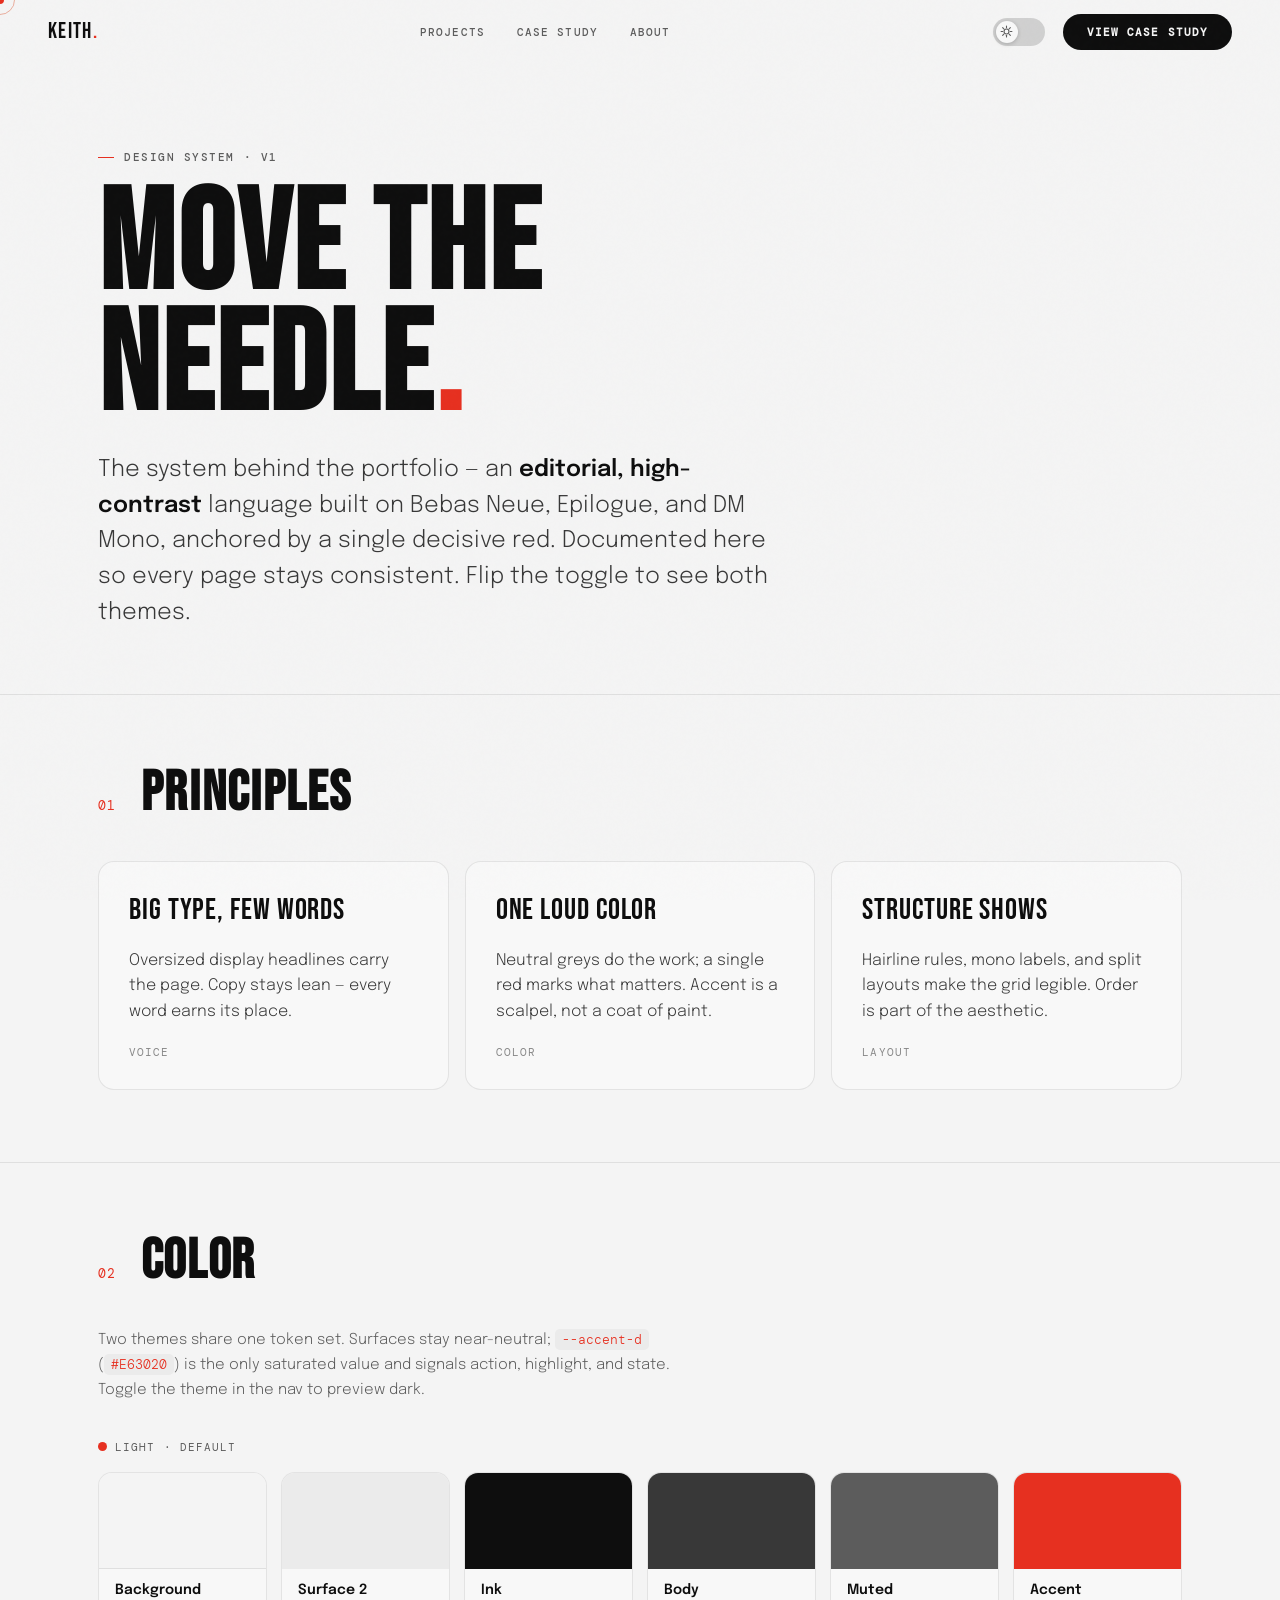
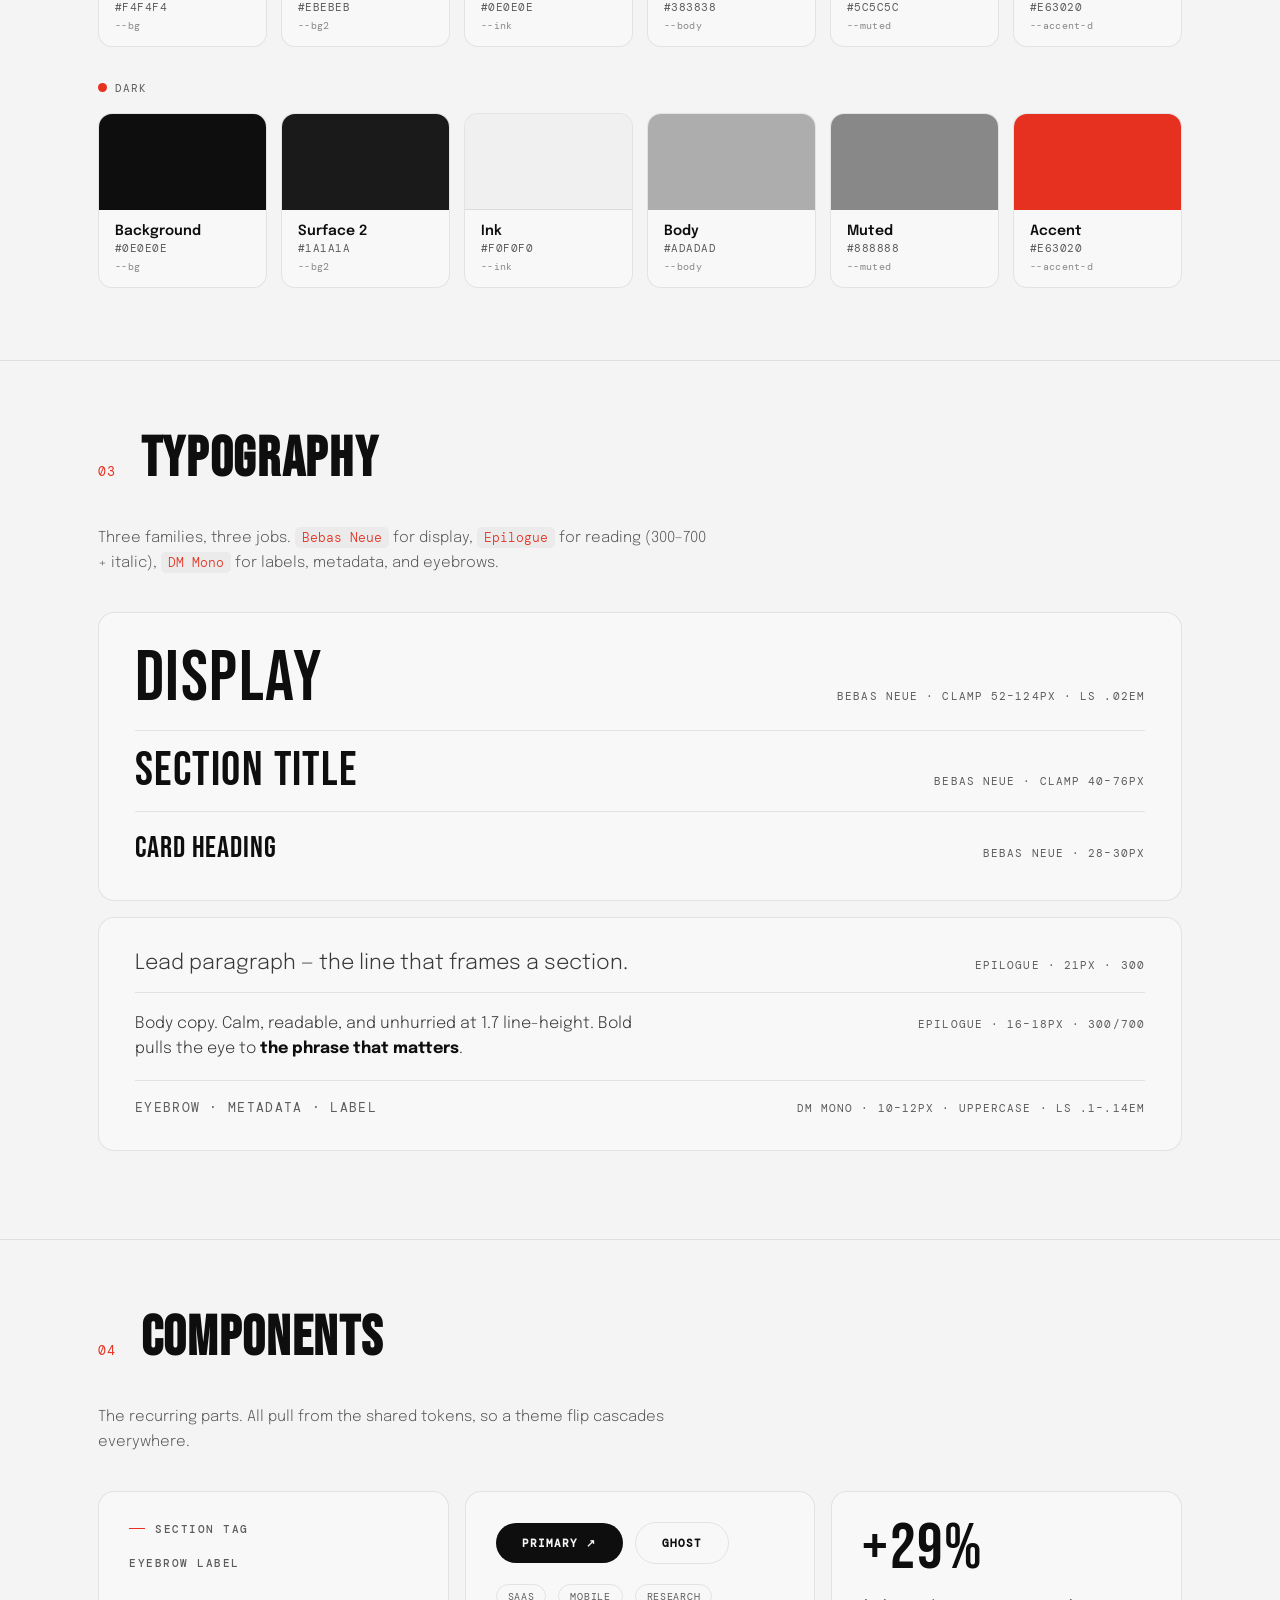
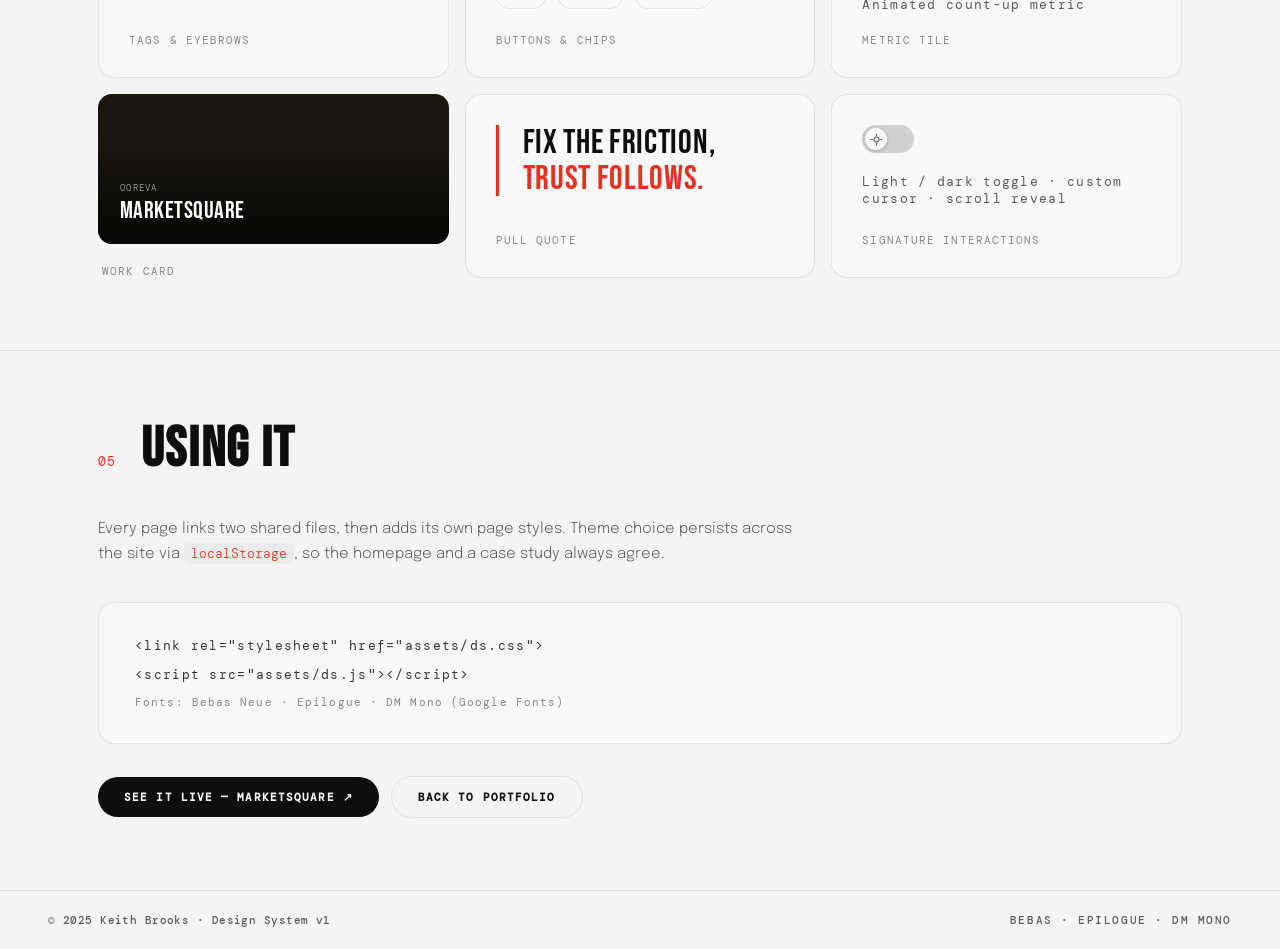
==== design-system.html @ 43500c90 "Add files via upload" ====
<!DOCTYPE html>
<html lang="en" data-theme="light">
<head>
<meta charset="UTF-8"/>
<meta name="viewport" content="width=device-width, initial-scale=1"/>
<title>Design System · Keith Brooks</title>
<meta name="description" content="The Keith Brooks portfolio design system — tokens, type, and components."/>
<link rel="preconnect" href="https://fonts.googleapis.com"/>
<link rel="preconnect" href="https://fonts.gstatic.com" crossorigin/>
<link href="https://fonts.googleapis.com/css2?family=Bebas+Neue&family=Epilogue:ital,wght@0,300;0,400;0,500;0,600;0,700;1,300;1,400&family=DM+Mono:wght@400;500&display=swap" rel="stylesheet"/>
<link rel="stylesheet" href="assets/ds.css"/>
<style>
.wrap{max-width:1180px;margin:0 auto;padding:0 var(--pad-x);}

/* HERO */
.ds-hero{padding:150px var(--pad-x) 64px;max-width:1180px;margin:0 auto;}
.ds-hero h1{font-family:var(--f-display);font-size:clamp(64px,11vw,150px);line-height:.86;letter-spacing:.02em;color:var(--ink);margin:22px 0 24px;}
.ds-hero h1 .hl{color:var(--accent-d);}
.ds-hero p{font-family:var(--f-body);font-size:clamp(18px,2vw,23px);line-height:1.55;font-weight:300;color:var(--body);max-width:680px;}
.ds-hero p strong{font-weight:600;color:var(--ink);}

/* SECTION */
.ds-sec{padding:72px 0;border-top:1px solid var(--border);}
.ds-sec-head{display:flex;gap:24px;align-items:baseline;margin-bottom:40px;flex-wrap:wrap;}
.ds-sec-no{font-family:var(--f-mono);font-size:13px;color:var(--accent-d);letter-spacing:.1em;}
.ds-sec-title{font-family:var(--f-display);font-size:clamp(34px,4.4vw,60px);letter-spacing:.03em;line-height:.95;color:var(--ink);}
.ds-note{font-family:var(--f-body);font-size:15px;line-height:1.65;color:var(--muted);font-weight:300;max-width:620px;margin-bottom:36px;}
.ds-note code{font-family:var(--f-mono);font-size:13px;background:var(--bg2);padding:2px 7px;border-radius:5px;color:var(--accent-d);}

/* COLOR SWATCHES */
.sw-grid{display:grid;grid-template-columns:repeat(auto-fill,minmax(165px,1fr));gap:14px;}
.sw{border:1px solid var(--border);border-radius:14px;overflow:hidden;background:var(--card);}
.sw-chip{height:96px;width:100%;}
.sw-meta{padding:14px 16px;}
.sw-name{font-family:var(--f-body);font-size:14px;font-weight:600;color:var(--ink);margin-bottom:3px;}
.sw-hex{font-family:var(--f-mono);font-size:11px;color:var(--muted);letter-spacing:.04em;text-transform:uppercase;}
.sw-var{font-family:var(--f-mono);font-size:10px;color:var(--dim);margin-top:5px;letter-spacing:.03em;}
.mode-pill{display:inline-flex;align-items:center;gap:8px;font-family:var(--f-mono);font-size:11px;letter-spacing:.1em;text-transform:uppercase;color:var(--muted);margin:0 0 18px;}
.mode-pill::before{content:'';width:9px;height:9px;border-radius:50%;background:var(--accent-d);}

/* TYPE SPECIMENS */
.spec{border:1px solid var(--border);border-radius:16px;padding:34px 36px;margin-bottom:16px;background:var(--card);display:flex;flex-direction:column;gap:18px;}
.spec-row{display:flex;justify-content:space-between;align-items:baseline;gap:24px;flex-wrap:wrap;border-top:1px solid var(--border);padding-top:18px;}
.spec-row:first-child{border-top:none;padding-top:0;}
.spec-lbl{font-family:var(--f-mono);font-size:11px;letter-spacing:.1em;text-transform:uppercase;color:var(--muted);flex-shrink:0;}
.t-display-xl{font-family:var(--f-display);font-size:72px;line-height:.9;letter-spacing:.02em;color:var(--ink);}
.t-display-l{font-family:var(--f-display);font-size:48px;line-height:.92;letter-spacing:.03em;color:var(--ink);}
.t-display-m{font-family:var(--f-display);font-size:30px;letter-spacing:.03em;color:var(--ink);}
.t-body-l{font-family:var(--f-body);font-size:21px;font-weight:300;color:var(--body);}
.t-body{font-family:var(--f-body);font-size:16px;font-weight:300;color:var(--body);line-height:1.6;}
.t-body-b{font-family:var(--f-body);font-size:16px;font-weight:700;color:var(--ink);}
.t-mono{font-family:var(--f-mono);font-size:13px;letter-spacing:.1em;text-transform:uppercase;color:var(--muted);}

/* COMPONENT DEMOS */
.demo-grid{display:grid;grid-template-columns:repeat(auto-fill,minmax(280px,1fr));gap:16px;}
.demo{border:1px solid var(--border);border-radius:16px;padding:30px;background:var(--card);display:flex;flex-direction:column;gap:20px;min-height:150px;}
.demo-cap{font-family:var(--f-mono);font-size:11px;letter-spacing:.1em;text-transform:uppercase;color:var(--dim);margin-top:auto;}
.demo-stack{display:flex;flex-wrap:wrap;gap:12px;align-items:center;}

/* mini metric */
.mini-metric{font-family:var(--f-display);font-size:64px;line-height:.85;letter-spacing:.02em;color:var(--ink);}
.mini-metric span{color:var(--accent-d);}
.mini-card{position:relative;border-radius:14px;overflow:hidden;background:#1C1A0F;min-height:150px;display:flex;align-items:flex-end;padding:22px;}
.mini-card::before{content:'';position:absolute;inset:0;background:linear-gradient(to top,rgba(4,4,4,.92),rgba(4,4,4,.1) 70%);}
.mini-card .mc-body{position:relative;z-index:2;}
.mini-card .mc-co{font-family:var(--f-mono);font-size:9px;letter-spacing:.14em;text-transform:uppercase;color:rgba(255,255,255,.55);margin-bottom:6px;}
.mini-card .mc-t{font-family:var(--f-display);font-size:24px;letter-spacing:.02em;color:#fff;line-height:.95;}
.chip-demo{font-family:var(--f-mono);font-size:10px;letter-spacing:.07em;text-transform:uppercase;padding:5px 11px;border-radius:100px;border:1px solid var(--border);color:var(--muted);}

.pull-demo{padding:0 0 0 24px;border-left:3px solid var(--accent-d);}
.pull-demo p{font-family:var(--f-display);font-size:34px;line-height:1.04;letter-spacing:.02em;color:var(--ink);}
.pull-demo .hl{color:var(--accent-d);}

@media(max-width:560px){
  .t-display-xl{font-size:52px;}
  .spec{padding:24px;}
}
</style>
</head>
<body>

<div id="scroll-prog" aria-hidden="true"></div>
<div id="_cur" aria-hidden="true"></div>
<div id="_ring" aria-hidden="true"></div>
<button id="back-top" aria-label="Back to top" title="Back to top">↑</button>

<!-- NAV -->
<nav id="nav" role="navigation" aria-label="Main navigation">
  <a href="index.html" class="nav-logo" aria-label="Keith Brooks — home">KEITH<span>.</span></a>
  <ul class="nav-links" role="list">
    <li><a href="index.html#work">Projects</a></li>
    <li><a href="marketsquare.html">Case Study</a></li>
    <li><a href="index.html#about">About</a></li>
  </ul>
  <div class="tt-wrap">
    <label class="tt-switch" aria-label="Toggle light / dark mode">
      <input type="checkbox" id="tt-cb" autocomplete="off"/>
      <div class="tt-track"></div>
      <div class="tt-knob">
        <svg class="tt-icon tt-sun" viewBox="0 0 24 24" fill="none" stroke="var(--tt-icon)" stroke-width="2" stroke-linecap="round" aria-hidden="true"><circle cx="12" cy="12" r="4.5"/><line x1="12" y1="2" x2="12" y2="5"/><line x1="12" y1="19" x2="12" y2="22"/><line x1="2" y1="12" x2="5" y2="12"/><line x1="19" y1="12" x2="22" y2="12"/><line x1="4.9" y1="4.9" x2="7.1" y2="7.1"/><line x1="16.9" y1="16.9" x2="19.1" y2="19.1"/><line x1="4.9" y1="19.1" x2="7.1" y2="16.9"/><line x1="16.9" y1="7.1" x2="19.1" y2="4.9"/></svg>
        <svg class="tt-icon tt-moon" viewBox="0 0 24 24" fill="none" stroke="var(--tt-icon)" stroke-width="2" stroke-linecap="round" aria-hidden="true"><path d="M21 12.79A9 9 0 1 1 11.21 3 7 7 0 0 0 21 12.79z"/></svg>
      </div>
    </label>
    <a id="nav-cta" href="marketsquare.html">View Case Study</a>
  </div>
</nav>

<!-- HERO -->
<header class="ds-hero">
  <div class="s-tag rv">Design System · v1</div>
  <h1 class="rv d1">MOVE THE<br>NEEDLE<span class="hl">.</span></h1>
  <p class="rv d2">The system behind the portfolio — an <strong>editorial, high-contrast</strong> language built on Bebas Neue, Epilogue, and DM Mono, anchored by a single decisive red. Documented here so every page stays consistent. Flip the toggle to see both themes.</p>
</header>

<!-- 01 PRINCIPLES -->
<section class="ds-sec">
  <div class="wrap">
    <div class="ds-sec-head"><span class="ds-sec-no">01</span><h2 class="ds-sec-title">PRINCIPLES</h2></div>
    <div class="demo-grid rv">
      <div class="demo"><div class="t-display-m">BIG TYPE, FEW WORDS</div><p class="t-body">Oversized display headlines carry the page. Copy stays lean — every word earns its place.</p><div class="demo-cap">Voice</div></div>
      <div class="demo"><div class="t-display-m">ONE LOUD COLOR</div><p class="t-body">Neutral greys do the work; a single red marks what matters. Accent is a scalpel, not a coat of paint.</p><div class="demo-cap">Color</div></div>
      <div class="demo"><div class="t-display-m">STRUCTURE SHOWS</div><p class="t-body">Hairline rules, mono labels, and split layouts make the grid legible. Order is part of the aesthetic.</p><div class="demo-cap">Layout</div></div>
    </div>
  </div>
</section>

<!-- 02 COLOR -->
<section class="ds-sec">
  <div class="wrap">
    <div class="ds-sec-head"><span class="ds-sec-no">02</span><h2 class="ds-sec-title">COLOR</h2></div>
    <p class="ds-note">Two themes share one token set. Surfaces stay near-neutral; <code>--accent-d</code> (<code>#E63020</code>) is the only saturated value and signals action, highlight, and state. Toggle the theme in the nav to preview dark.</p>

    <div class="mode-pill">Light · default</div>
    <div class="sw-grid rv">
      <div class="sw"><div class="sw-chip" style="background:#F4F4F4;border-bottom:1px solid var(--border)"></div><div class="sw-meta"><div class="sw-name">Background</div><div class="sw-hex">#F4F4F4</div><div class="sw-var">--bg</div></div></div>
      <div class="sw"><div class="sw-chip" style="background:#EBEBEB"></div><div class="sw-meta"><div class="sw-name">Surface 2</div><div class="sw-hex">#EBEBEB</div><div class="sw-var">--bg2</div></div></div>
      <div class="sw"><div class="sw-chip" style="background:#0E0E0E"></div><div class="sw-meta"><div class="sw-name">Ink</div><div class="sw-hex">#0E0E0E</div><div class="sw-var">--ink</div></div></div>
      <div class="sw"><div class="sw-chip" style="background:#383838"></div><div class="sw-meta"><div class="sw-name">Body</div><div class="sw-hex">#383838</div><div class="sw-var">--body</div></div></div>
      <div class="sw"><div class="sw-chip" style="background:#5C5C5C"></div><div class="sw-meta"><div class="sw-name">Muted</div><div class="sw-hex">#5C5C5C</div><div class="sw-var">--muted</div></div></div>
      <div class="sw"><div class="sw-chip" style="background:#E63020"></div><div class="sw-meta"><div class="sw-name">Accent</div><div class="sw-hex">#E63020</div><div class="sw-var">--accent-d</div></div></div>
    </div>

    <div class="mode-pill" style="margin-top:34px">Dark</div>
    <div class="sw-grid rv">
      <div class="sw"><div class="sw-chip" style="background:#0E0E0E"></div><div class="sw-meta"><div class="sw-name">Background</div><div class="sw-hex">#0E0E0E</div><div class="sw-var">--bg</div></div></div>
      <div class="sw"><div class="sw-chip" style="background:#1A1A1A"></div><div class="sw-meta"><div class="sw-name">Surface 2</div><div class="sw-hex">#1A1A1A</div><div class="sw-var">--bg2</div></div></div>
      <div class="sw"><div class="sw-chip" style="background:#F0F0F0;border-bottom:1px solid var(--border)"></div><div class="sw-meta"><div class="sw-name">Ink</div><div class="sw-hex">#F0F0F0</div><div class="sw-var">--ink</div></div></div>
      <div class="sw"><div class="sw-chip" style="background:#ADADAD"></div><div class="sw-meta"><div class="sw-name">Body</div><div class="sw-hex">#ADADAD</div><div class="sw-var">--body</div></div></div>
      <div class="sw"><div class="sw-chip" style="background:#888888"></div><div class="sw-meta"><div class="sw-name">Muted</div><div class="sw-hex">#888888</div><div class="sw-var">--muted</div></div></div>
      <div class="sw"><div class="sw-chip" style="background:#E63020"></div><div class="sw-meta"><div class="sw-name">Accent</div><div class="sw-hex">#E63020</div><div class="sw-var">--accent-d</div></div></div>
    </div>
  </div>
</section>

<!-- 03 TYPE -->
<section class="ds-sec">
  <div class="wrap">
    <div class="ds-sec-head"><span class="ds-sec-no">03</span><h2 class="ds-sec-title">TYPOGRAPHY</h2></div>
    <p class="ds-note">Three families, three jobs. <code>Bebas Neue</code> for display, <code>Epilogue</code> for reading (300–700 + italic), <code>DM Mono</code> for labels, metadata, and eyebrows.</p>

    <div class="spec rv">
      <div class="spec-row"><div class="t-display-xl">DISPLAY</div><div class="spec-lbl">Bebas Neue · clamp 52–124px · ls .02em</div></div>
      <div class="spec-row"><div class="t-display-l">SECTION TITLE</div><div class="spec-lbl">Bebas Neue · clamp 40–76px</div></div>
      <div class="spec-row"><div class="t-display-m">CARD HEADING</div><div class="spec-lbl">Bebas Neue · 28–30px</div></div>
    </div>

    <div class="spec rv d1">
      <div class="spec-row"><div class="t-body-l">Lead paragraph — the line that frames a section.</div><div class="spec-lbl">Epilogue · 21px · 300</div></div>
      <div class="spec-row"><div class="t-body" style="max-width:520px">Body copy. Calm, readable, and unhurried at 1.7 line-height. Bold pulls the eye to <span class="t-body-b" style="font-size:16px;display:inline">the phrase that matters</span>.</div><div class="spec-lbl">Epilogue · 16–18px · 300/700</div></div>
      <div class="spec-row"><div class="t-mono">Eyebrow · Metadata · Label</div><div class="spec-lbl">DM Mono · 10–12px · uppercase · ls .1–.14em</div></div>
    </div>
  </div>
</section>

<!-- 04 COMPONENTS -->
<section class="ds-sec">
  <div class="wrap">
    <div class="ds-sec-head"><span class="ds-sec-no">04</span><h2 class="ds-sec-title">COMPONENTS</h2></div>
    <p class="ds-note">The recurring parts. All pull from the shared tokens, so a theme flip cascades everywhere.</p>
    <div class="demo-grid rv">

      <div class="demo"><div class="s-tag" style="margin:0">Section Tag</div><div class="eyebrow">Eyebrow label</div><div class="demo-cap">Tags &amp; eyebrows</div></div>

      <div class="demo"><div class="demo-stack"><a class="btn btn-dark">Primary ↗</a><a class="btn btn-ghost">Ghost</a></div><div class="demo-stack"><span class="chip-demo">SaaS</span><span class="chip-demo">Mobile</span><span class="chip-demo">Research</span></div><div class="demo-cap">Buttons &amp; chips</div></div>

      <div class="demo"><div class="mini-metric" data-pre="+" data-val="32" data-suf="%">+<span>32%</span></div><div class="t-mono" style="text-transform:none">Animated count-up metric</div><div class="demo-cap">Metric tile</div></div>

      <div class="demo" style="padding:0;border:none;background:transparent"><div class="mini-card"><div class="mc-body"><div class="mc-co">Ooreva</div><div class="mc-t">MARKETSQUARE</div></div></div><div class="demo-cap" style="padding:0 4px">Work card</div></div>

      <div class="demo"><div class="pull-demo"><p>Fix the friction, <span class="hl">trust follows.</span></p></div><div class="demo-cap">Pull quote</div></div>

      <div class="demo"><label class="tt-switch" style="pointer-events:none"><input type="checkbox"/><div class="tt-track"></div><div class="tt-knob"><svg class="tt-icon tt-sun" viewBox="0 0 24 24" fill="none" stroke="var(--tt-icon)" stroke-width="2" stroke-linecap="round"><circle cx="12" cy="12" r="4.5"/><line x1="12" y1="2" x2="12" y2="5"/><line x1="12" y1="19" x2="12" y2="22"/><line x1="2" y1="12" x2="5" y2="12"/><line x1="19" y1="12" x2="22" y2="12"/></svg></div></label><div class="t-mono" style="text-transform:none">Light / dark toggle · custom cursor · scroll reveal</div><div class="demo-cap">Signature interactions</div></div>

    </div>
  </div>
</section>

<!-- USAGE -->
<section class="ds-sec">
  <div class="wrap">
    <div class="ds-sec-head"><span class="ds-sec-no">05</span><h2 class="ds-sec-title">USING IT</h2></div>
    <p class="ds-note" style="max-width:720px">Every page links two shared files, then adds its own page styles. Theme choice persists across the site via <code>localStorage</code>, so the homepage and a case study always agree.</p>
    <div class="spec rv" style="gap:12px">
      <div class="t-mono" style="text-transform:none;color:var(--body)">&lt;link rel="stylesheet" href="assets/ds.css"&gt;</div>
      <div class="t-mono" style="text-transform:none;color:var(--body)">&lt;script src="assets/ds.js"&gt;&lt;/script&gt;</div>
      <div class="t-mono" style="text-transform:none;color:var(--dim);font-size:11px">Fonts: Bebas Neue · Epilogue · DM Mono (Google Fonts)</div>
    </div>
    <div style="margin-top:32px" class="demo-stack rv">
      <a href="marketsquare.html" class="btn btn-dark">See it live — MarketSquare ↗</a>
      <a href="index.html" class="btn btn-ghost">Back to portfolio</a>
    </div>
  </div>
</section>

<footer>
  <span class="f-copy">© 2025 Keith Brooks · Design System v1</span>
  <span class="f-tag" aria-hidden="true">Bebas · Epilogue · DM Mono</span>
</footer>

<script src="assets/ds.js"></script>
</body>
</html>
---- assets/ds.css ----
/* ============================================================
   KEITH BROOKS — DESIGN SYSTEM
   Shared foundation. Extracted from the portfolio homepage.
   Load order: Google Fonts <link>  →  ds.css  →  page <style>
   Fonts required: Bebas Neue, Epilogue (300–700 + italic), DM Mono
   ============================================================ */

:root{
  /* Motion */
  --ease-expo:  cubic-bezier(0.16,1,0.3,1);
  --ease-inout: cubic-bezier(0.4,0,0.2,1);

  /* Type families */
  --f-display: 'Bebas Neue', sans-serif;
  --f-body:    'Epilogue', sans-serif;
  --f-mono:    'DM Mono', monospace;

  /* Layout rhythm */
  --pad-x: 48px;
  --maxw: 1180px;
  --col:  860px;   /* reading column */
  --nav-h: 64px;
}

/* ---- THEME: LIGHT (default) ---- */
[data-theme="light"]{
  --bg:#F4F4F4; --bg2:#EBEBEB; --card:#F8F8F8;
  --ink:#0E0E0E; --body:#383838; --muted:#5C5C5C; --dim:#888888;
  --accent:#C02010; --accent-d:#E63020;
  --border:rgba(17,17,17,.09);
  --strip-bg:#EBEBEB; --strip-fg:#5C5C5C;
  --nav-bg0:rgba(244,244,244,0); --nav-bgs:rgba(244,244,244,.95);
  --cta-bg:#0E0E0E; --cta-fg:#F4F4F4;
  --dark-bg:#0E0E0E; --tt-track:#D0D0D0; --tt-knob:#F8F8F8; --tt-icon:#5C5C5C;
  --accent-sect-bg:#E63020;
}

/* ---- THEME: DARK ---- */
[data-theme="dark"]{
  --bg:#0E0E0E; --bg2:#1A1A1A; --card:#1A1A1A;
  --ink:#F0F0F0; --body:#ADADAD; --muted:#888888; --dim:#666666;
  --accent:#E63020; --accent-d:#E63020;
  --border:rgba(220,220,220,.1);
  --strip-bg:#1A1A1A; --strip-fg:#888888;
  --nav-bg0:rgba(14,14,14,0); --nav-bgs:rgba(14,14,14,.95);
  --cta-bg:#F0F0F0; --cta-fg:#0E0E0E;
  --dark-bg:#1A1A1A; --tt-track:#333333; --tt-knob:#0E0E0E; --tt-icon:#F0F0F0;
  --accent-sect-bg:#E63020;
}

/* ============================================================
   BASE
   ============================================================ */
*{box-sizing:border-box;margin:0;padding:0;}
html{scroll-behavior:auto;}
body{
  background:var(--bg);color:var(--ink);font-family:var(--f-body);
  overflow-x:hidden;cursor:none;
  transition:background .4s var(--ease-inout),color .4s var(--ease-inout);
  -webkit-font-smoothing:antialiased;
}
a{text-decoration:none;color:inherit;}
img{max-width:100%;display:block;}
::selection{background:var(--accent-d);color:#fff;}

/* GRAIN overlay */
body::before{
  content:'';position:fixed;inset:0;z-index:900;pointer-events:none;opacity:.35;
  background-image:url("data:image/svg+xml,%3Csvg viewBox='0 0 200 200' xmlns='http://www.w3.org/2000/svg'%3E%3Cfilter id='n'%3E%3CfeTurbulence type='fractalNoise' baseFrequency='.85' numOctaves='4' stitchTiles='stitch'/%3E%3C/filter%3E%3Crect width='100%25' height='100%25' filter='url(%23n)' opacity='.04'/%3E%3C/svg%3E");
}

/* CUSTOM CURSOR */
#_cur,#_ring{position:fixed;border-radius:50%;pointer-events:none;z-index:9999;transform:translate(-50%,-50%);will-change:transform;}
#_cur{width:8px;height:8px;background:var(--accent-d);transition:width .2s,height .2s,background .3s;}
#_ring{width:30px;height:30px;border:1.5px solid rgba(217,71,32,.4);z-index:9998;transition:width .3s var(--ease-expo),height .3s var(--ease-expo),border-color .3s;}
body.ch #_cur{width:14px;height:14px;}
body.ch #_ring{width:46px;height:46px;}
body.cta-zone #_cur{background:#fff;}
body.cta-zone #_ring{border-color:rgba(255,255,255,.5);}
@media (hover:none){#_cur,#_ring{display:none;} body{cursor:auto;}}

/* SCROLL PROGRESS */
#scroll-prog{position:fixed;top:0;left:0;height:2px;width:0%;background:var(--accent-d);z-index:9990;transition:width .1s linear;pointer-events:none;}

/* BACK TO TOP */
#back-top{position:fixed;bottom:32px;right:32px;z-index:700;width:48px;height:48px;border-radius:50%;background:var(--ink);color:var(--bg);border:none;cursor:none;display:flex;align-items:center;justify-content:center;font-size:18px;line-height:1;opacity:0;transform:translateY(12px);transition:opacity .35s var(--ease-expo),transform .35s var(--ease-expo),background .2s;pointer-events:none;box-shadow:0 4px 16px rgba(0,0,0,.18);}
#back-top.visible{opacity:1;transform:translateY(0);pointer-events:auto;}
#back-top:hover{background:var(--accent-d);}
:focus-visible{outline:2px solid var(--accent-d);outline-offset:3px;border-radius:4px;}

/* ============================================================
   NAV
   ============================================================ */
#nav{position:fixed;top:0;left:0;right:0;z-index:600;height:var(--nav-h);padding:0 var(--pad-x);display:flex;align-items:center;justify-content:space-between;background:var(--nav-bg0);border-bottom:1px solid transparent;transition:background .35s,border-color .35s;}
#nav.sc{background:var(--nav-bgs);backdrop-filter:blur(20px);-webkit-backdrop-filter:blur(20px);border-color:var(--border);}
.nav-logo{font-family:var(--f-display);font-size:22px;letter-spacing:.06em;color:var(--ink);cursor:none;transition:color .3s;}
.nav-logo span{color:var(--accent-d);}
.nav-links{display:flex;gap:28px;list-style:none;}
.nav-links a{font-family:var(--f-mono);font-size:11px;font-weight:500;letter-spacing:.1em;text-transform:uppercase;color:var(--muted);transition:color .2s,border-color .2s;cursor:none;padding:6px 2px;border-bottom:1px solid transparent;}
.nav-links a:hover,.nav-links a.active{color:var(--ink);border-color:var(--accent-d);}

.tt-wrap{display:flex;align-items:center;gap:18px;}
.tt-switch{position:relative;width:52px;height:28px;cursor:none;display:inline-flex;}
.tt-switch input{position:absolute;opacity:0;width:100%;height:100%;cursor:none;margin:0;}
.tt-track{position:absolute;inset:0;background:var(--tt-track);border-radius:100px;transition:background .3s;}
.tt-knob{position:absolute;top:3px;left:3px;width:22px;height:22px;border-radius:50%;background:var(--tt-knob);display:flex;align-items:center;justify-content:center;transition:transform .35s var(--ease-expo),background .3s;box-shadow:0 1px 4px rgba(0,0,0,.2);}
.tt-switch input:checked~.tt-knob{transform:translateX(24px);}
.tt-icon{position:absolute;width:13px;height:13px;transition:opacity .3s,transform .3s;}
.tt-sun{opacity:1;} .tt-moon{opacity:0;}
.tt-switch input:checked~.tt-knob .tt-sun{opacity:0;transform:rotate(90deg);}
.tt-switch input:checked~.tt-knob .tt-moon{opacity:1;transform:rotate(0deg);}
#nav-cta{font-family:var(--f-mono);font-size:11px;font-weight:600;letter-spacing:.1em;text-transform:uppercase;color:var(--cta-fg);background:var(--cta-bg);padding:11px 24px;border-radius:100px;cursor:none;transition:background .25s,color .25s,transform .25s;white-space:nowrap;}
#nav-cta:hover{background:var(--accent-d);color:#fff;transform:translateY(-1px);}

/* ============================================================
   SHARED TYPE PRIMITIVES
   ============================================================ */
.s-tag{display:flex;align-items:center;gap:10px;font-family:var(--f-mono);font-size:11px;font-weight:500;text-transform:uppercase;letter-spacing:.14em;color:var(--muted);margin-bottom:14px;}
.s-tag::before{content:'';width:16px;height:1px;background:var(--accent-d);flex-shrink:0;}
.s-title{font-family:var(--f-display);font-size:clamp(52px,7vw,96px);letter-spacing:.03em;line-height:.92;color:var(--ink);transition:color .4s;}
.s-title .dim{color:var(--dim);}
.s-title .hl{color:var(--accent-d);}

.eyebrow{font-family:var(--f-mono);font-size:11px;font-weight:500;letter-spacing:.14em;text-transform:uppercase;color:var(--muted);}

/* Buttons */
.btn{display:inline-flex;align-items:center;gap:9px;font-family:var(--f-mono);font-size:11px;font-weight:700;letter-spacing:.1em;text-transform:uppercase;padding:13px 26px;border-radius:100px;cursor:none;transition:background .25s,color .25s,transform .25s,box-shadow .25s;white-space:nowrap;}
.btn-dark{background:var(--cta-bg);color:var(--cta-fg);}
.btn-dark:hover{background:var(--accent-d);color:#fff;transform:translateY(-2px);}
.btn-ghost{background:transparent;color:var(--ink);border:1px solid var(--border);}
.btn-ghost:hover{border-color:var(--accent-d);color:var(--accent-d);transform:translateY(-2px);}
.btn-w{background:#0E0E0E;color:#F4F4F4;}
.btn-w:hover{background:#fff;color:#E63020;transform:translateY(-2px);}

/* ============================================================
   REVEAL
   ============================================================ */
.rv,.section-fade{opacity:0;transform:translateY(26px);transition:opacity .8s var(--ease-expo),transform .8s var(--ease-expo);}
.rv.vi,.rv.vis,.rv.in,.section-fade.vi,.section-fade.vis,.section-fade.in{opacity:1;transform:translateY(0);}
.rv.d1,.section-fade.d1{transition-delay:.08s;}
.rv.d2,.section-fade.d2{transition-delay:.16s;}
.rv.d3,.section-fade.d3{transition-delay:.24s;}
.rv.d4{transition-delay:.32s;}

@keyframes fup{from{opacity:0;transform:translateY(18px);}to{opacity:1;transform:translateY(0);}}

/* ============================================================
   FOOTER
   ============================================================ */
footer{padding:22px var(--pad-x);border-top:1px solid var(--border);display:flex;align-items:center;justify-content:space-between;gap:12px;flex-wrap:wrap;}
.f-copy{font-family:var(--f-mono);font-size:11px;font-weight:500;color:var(--muted);letter-spacing:.04em;}
.f-tag{font-family:var(--f-mono);font-size:11px;font-weight:500;color:var(--muted);letter-spacing:.14em;text-transform:uppercase;}

/* ============================================================
   REDUCED MOTION
   ============================================================ */
@media(prefers-reduced-motion:reduce){
  *,*::before,*::after{animation-duration:.01ms!important;animation-iteration-count:1!important;transition-duration:.01ms!important;}
  .rv,.section-fade{opacity:1!important;transform:none!important;}
}

@media(max-width:640px){
  :root{--pad-x:20px;}
  #nav{padding:0 20px;}
  .nav-links{display:none;}
  footer{flex-direction:column;gap:8px;text-align:center;}
}
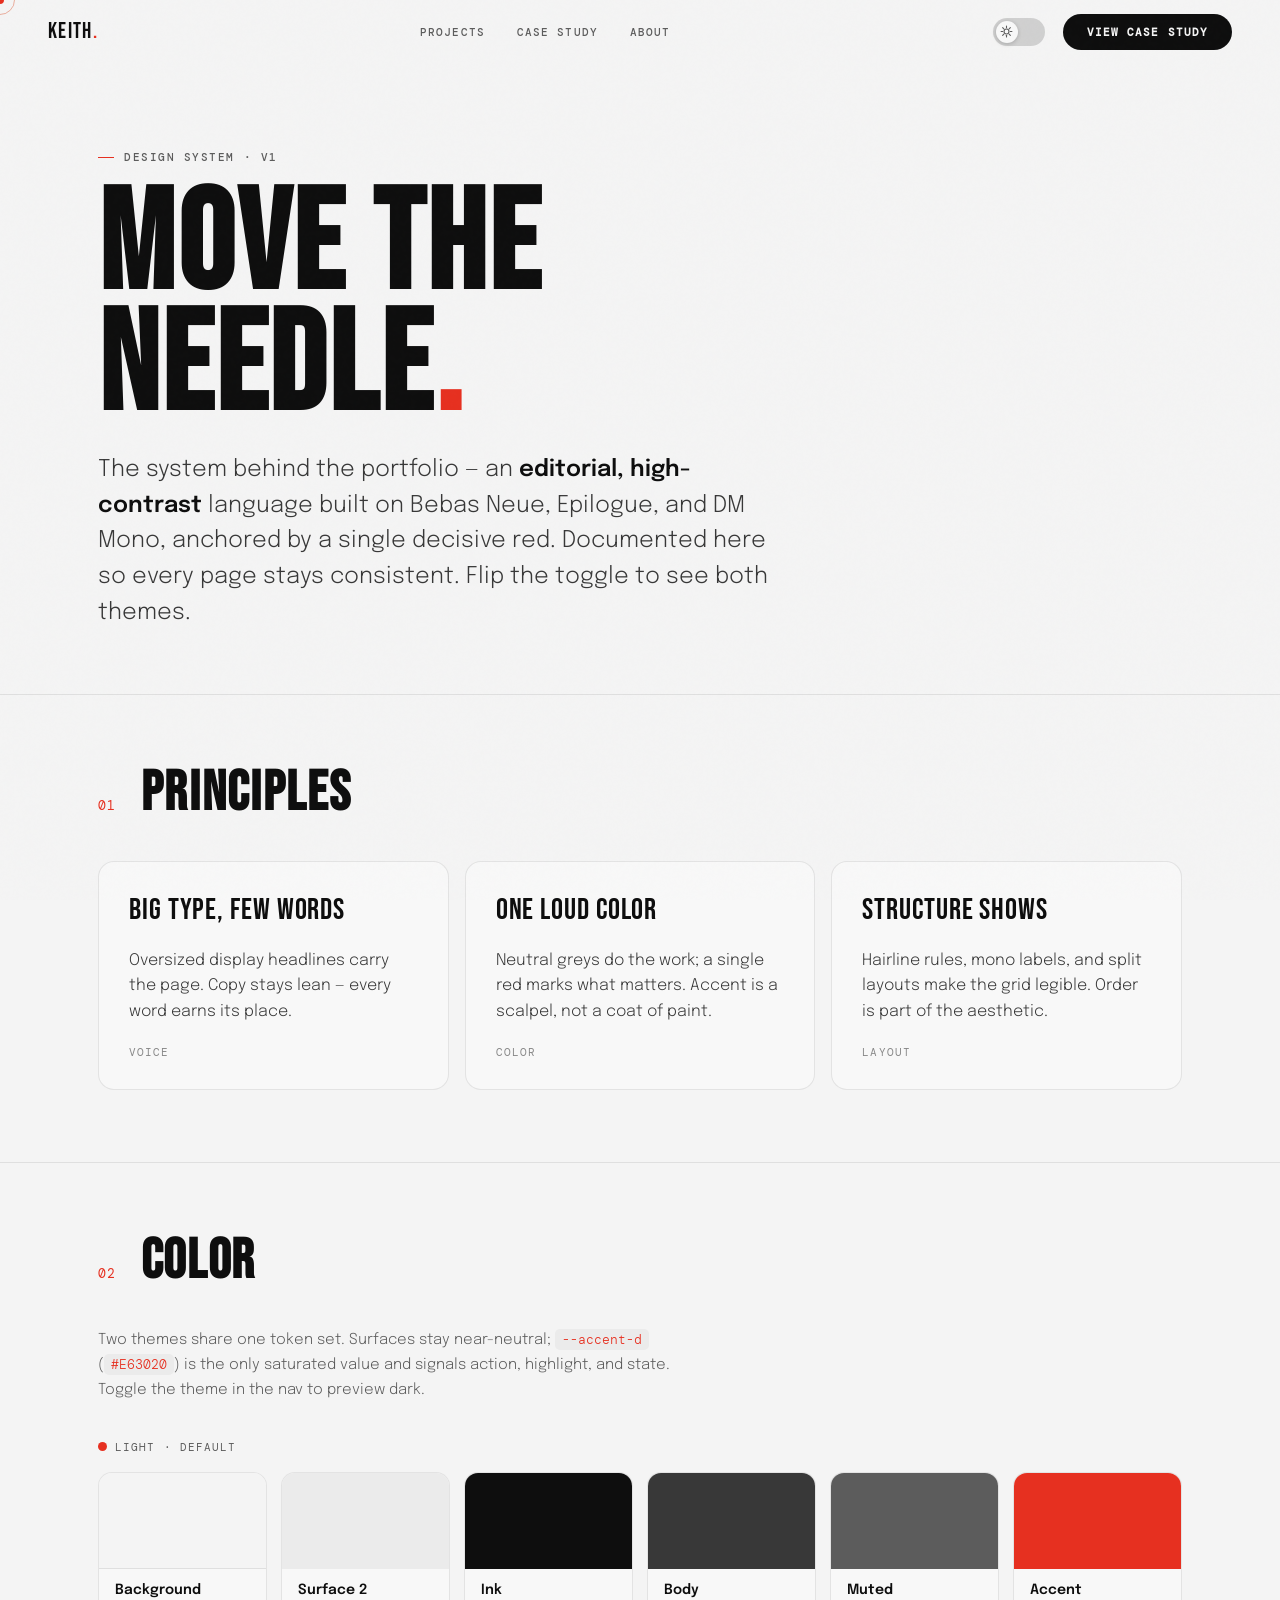
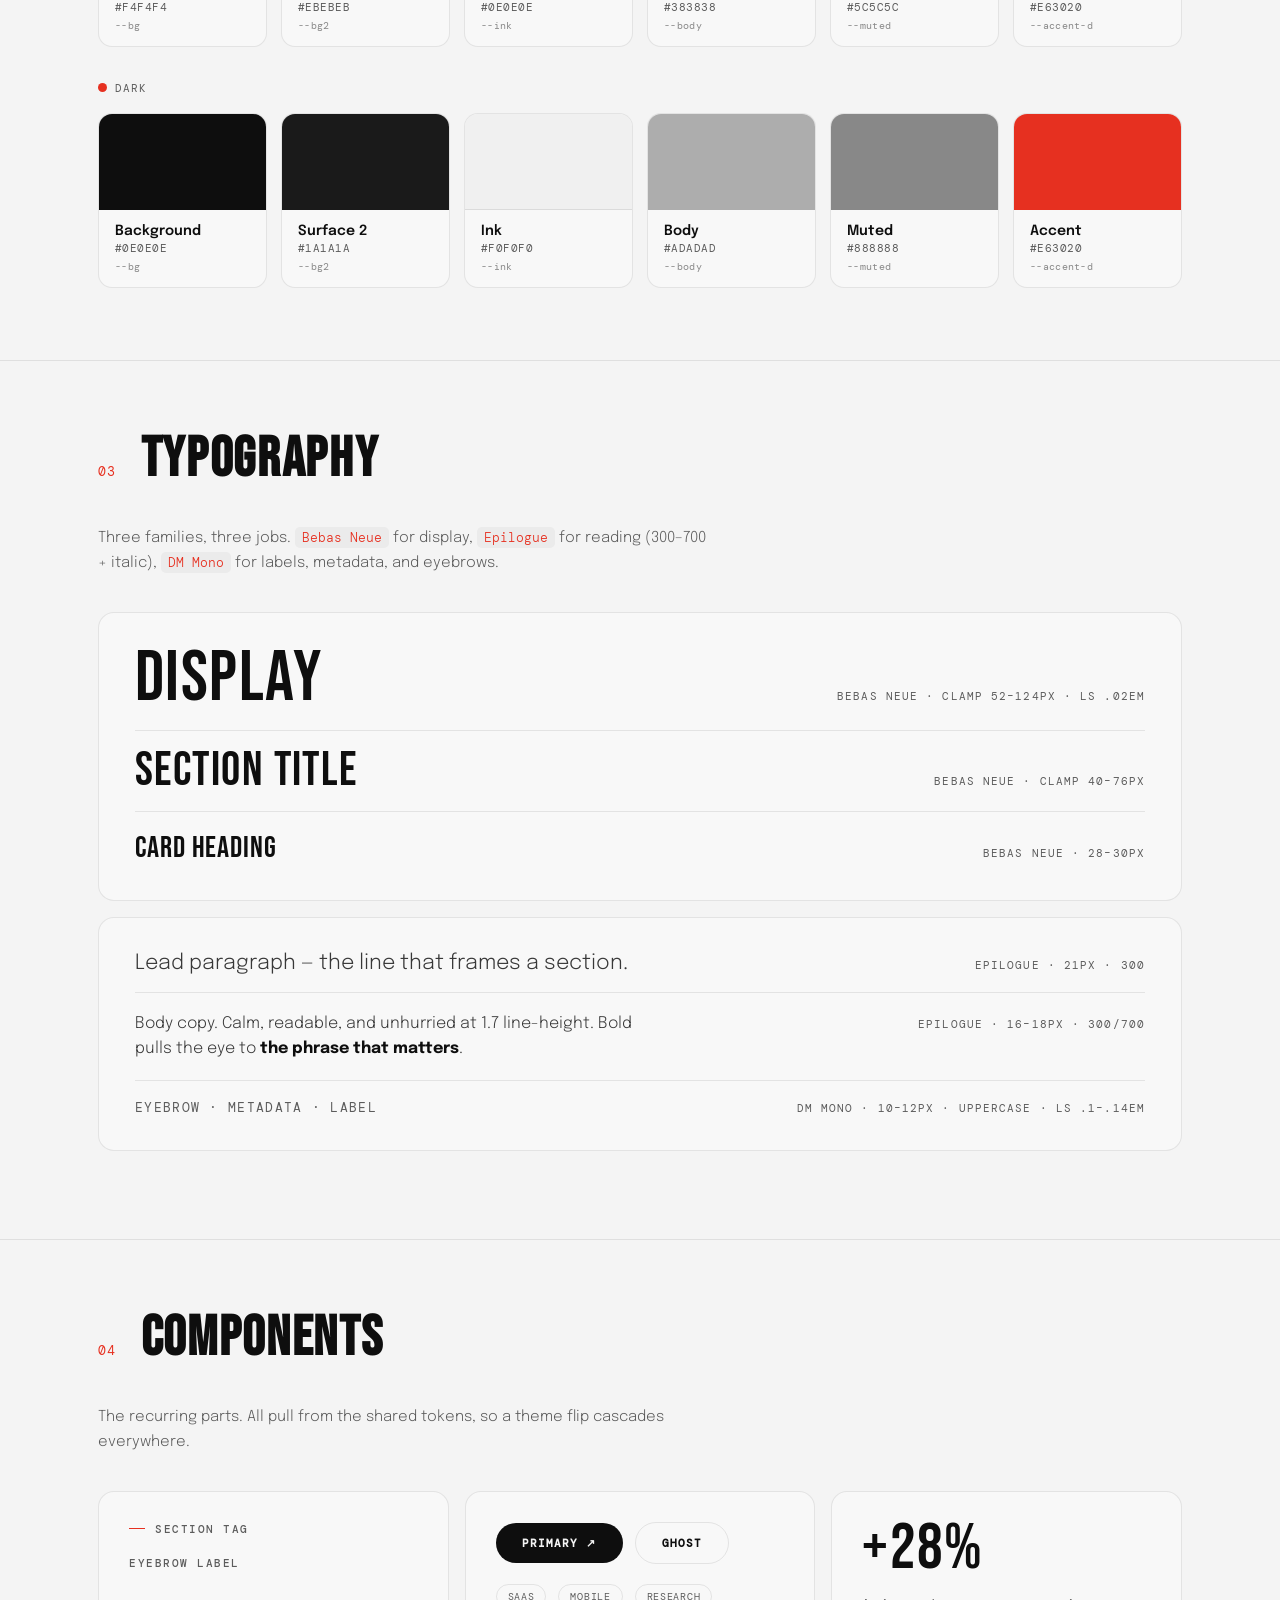
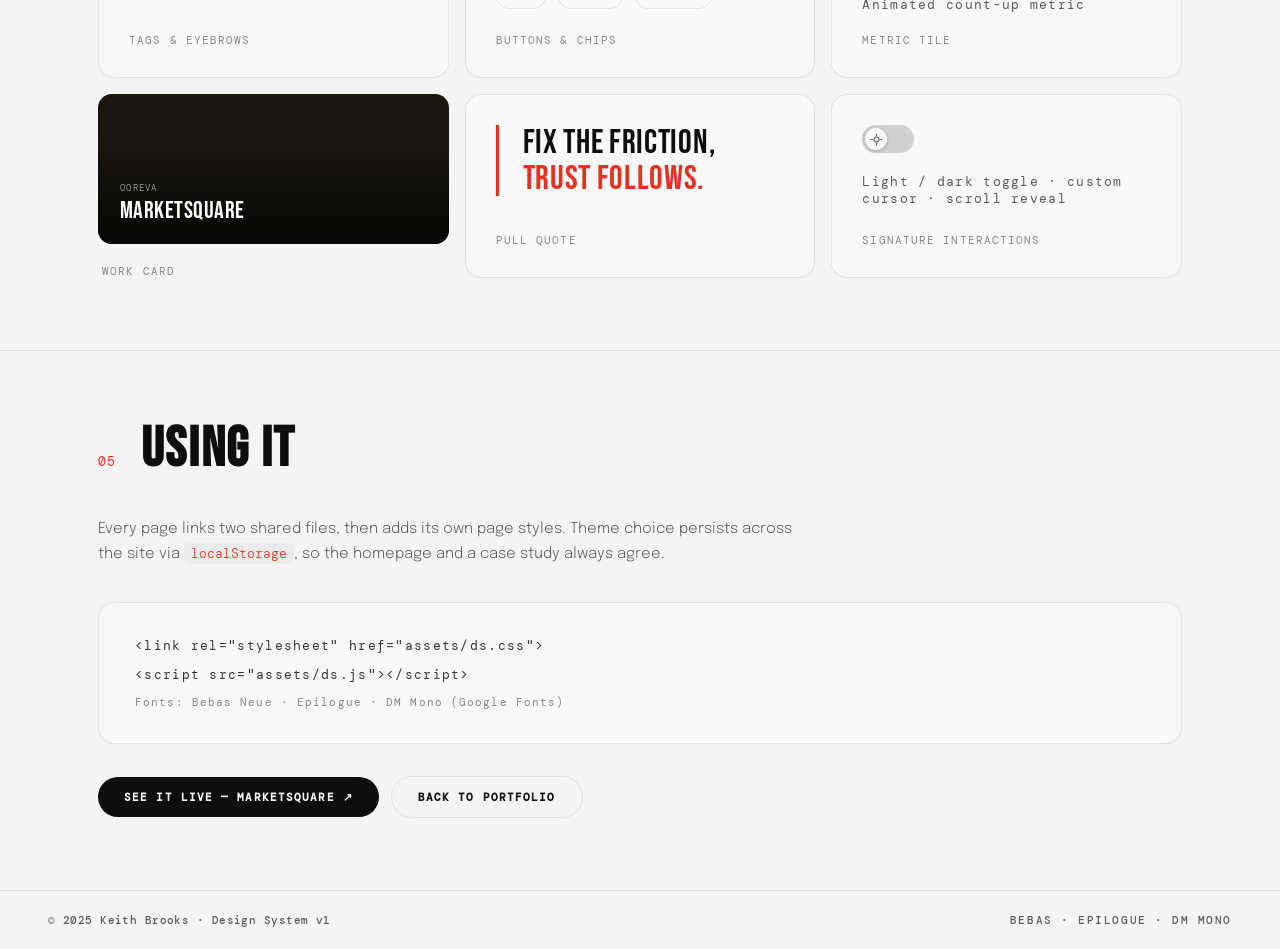
==== commit 316b0a18: "Install Vercel Web Analytics Vercel Web Analytics Installation for kb-portfolio  Successfully instal" ====
--- a/design-system.html
+++ b/design-system.html
@@ -76,6 +76,7 @@
   .spec{padding:24px;}
 }
 </style>
+<script defer src="https://cdn.vercel-insights.com/v1/script.js"></script>
 </head>
 <body>
 
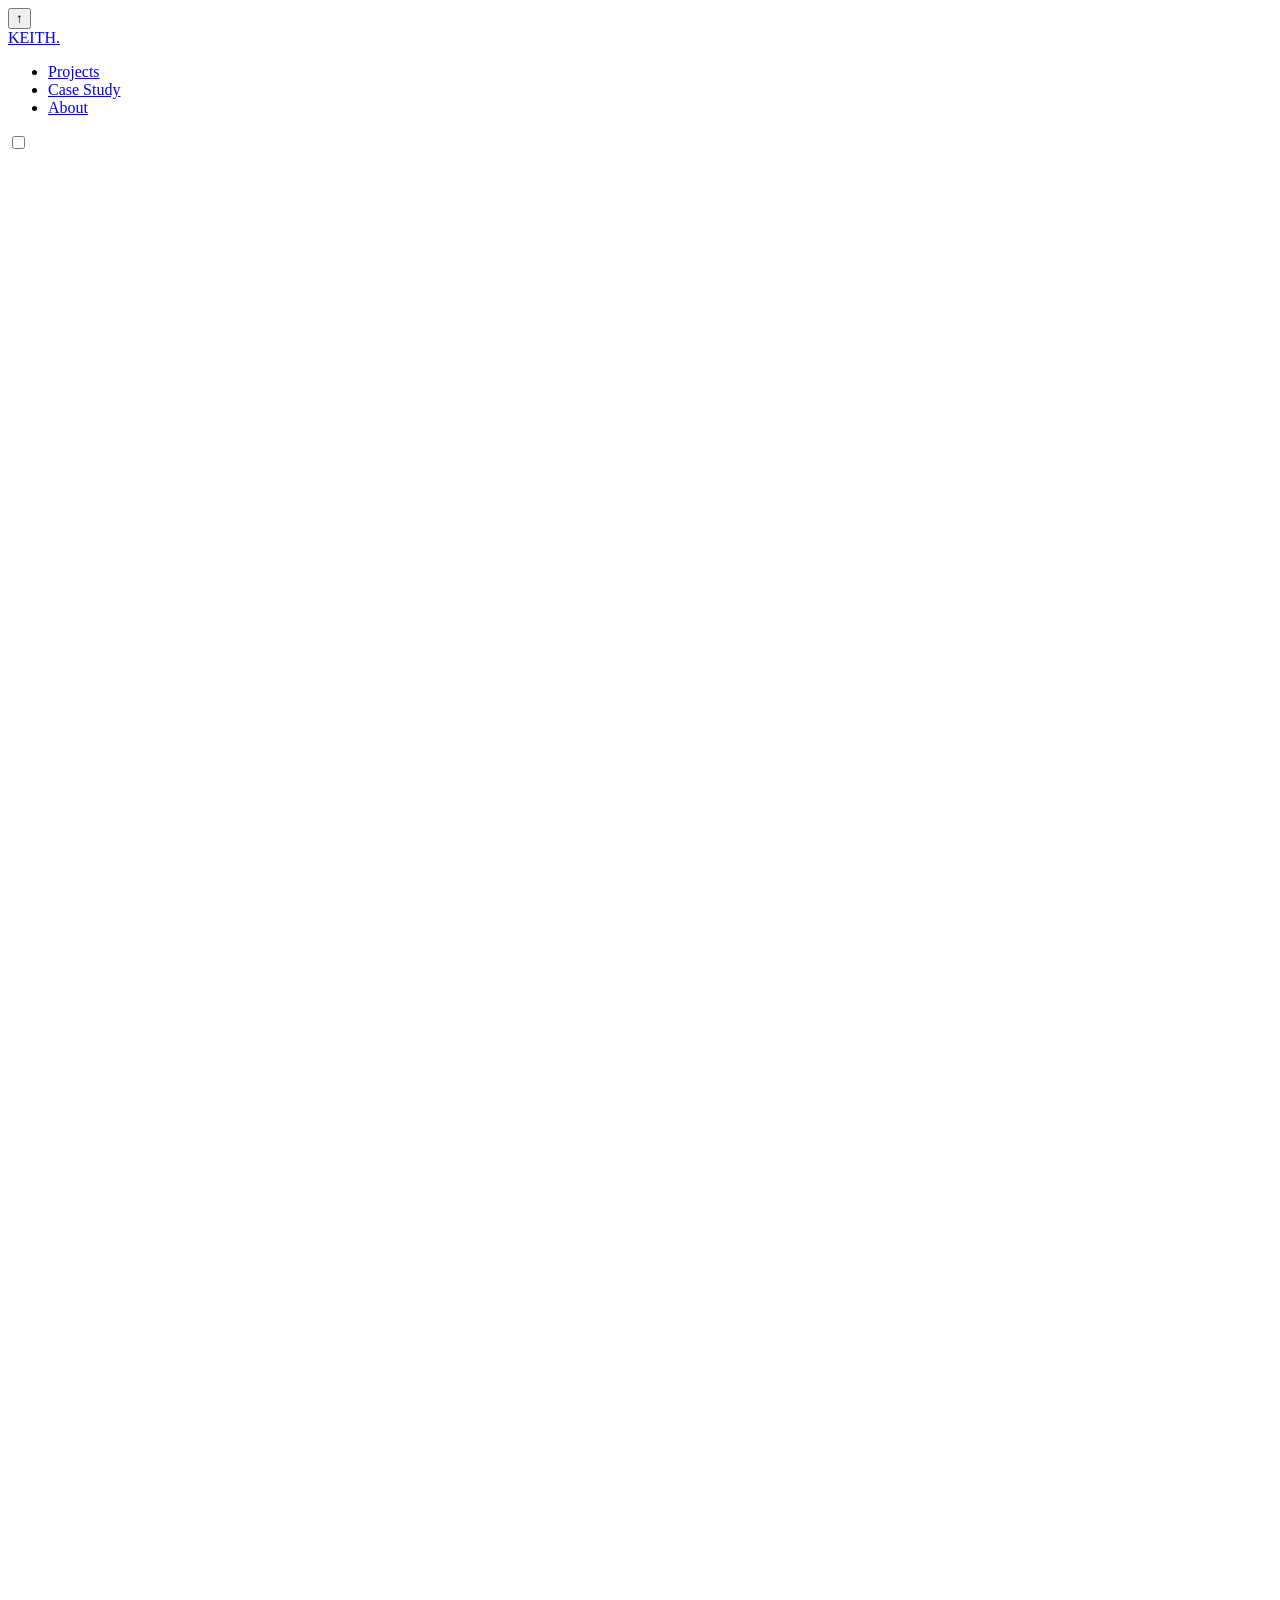
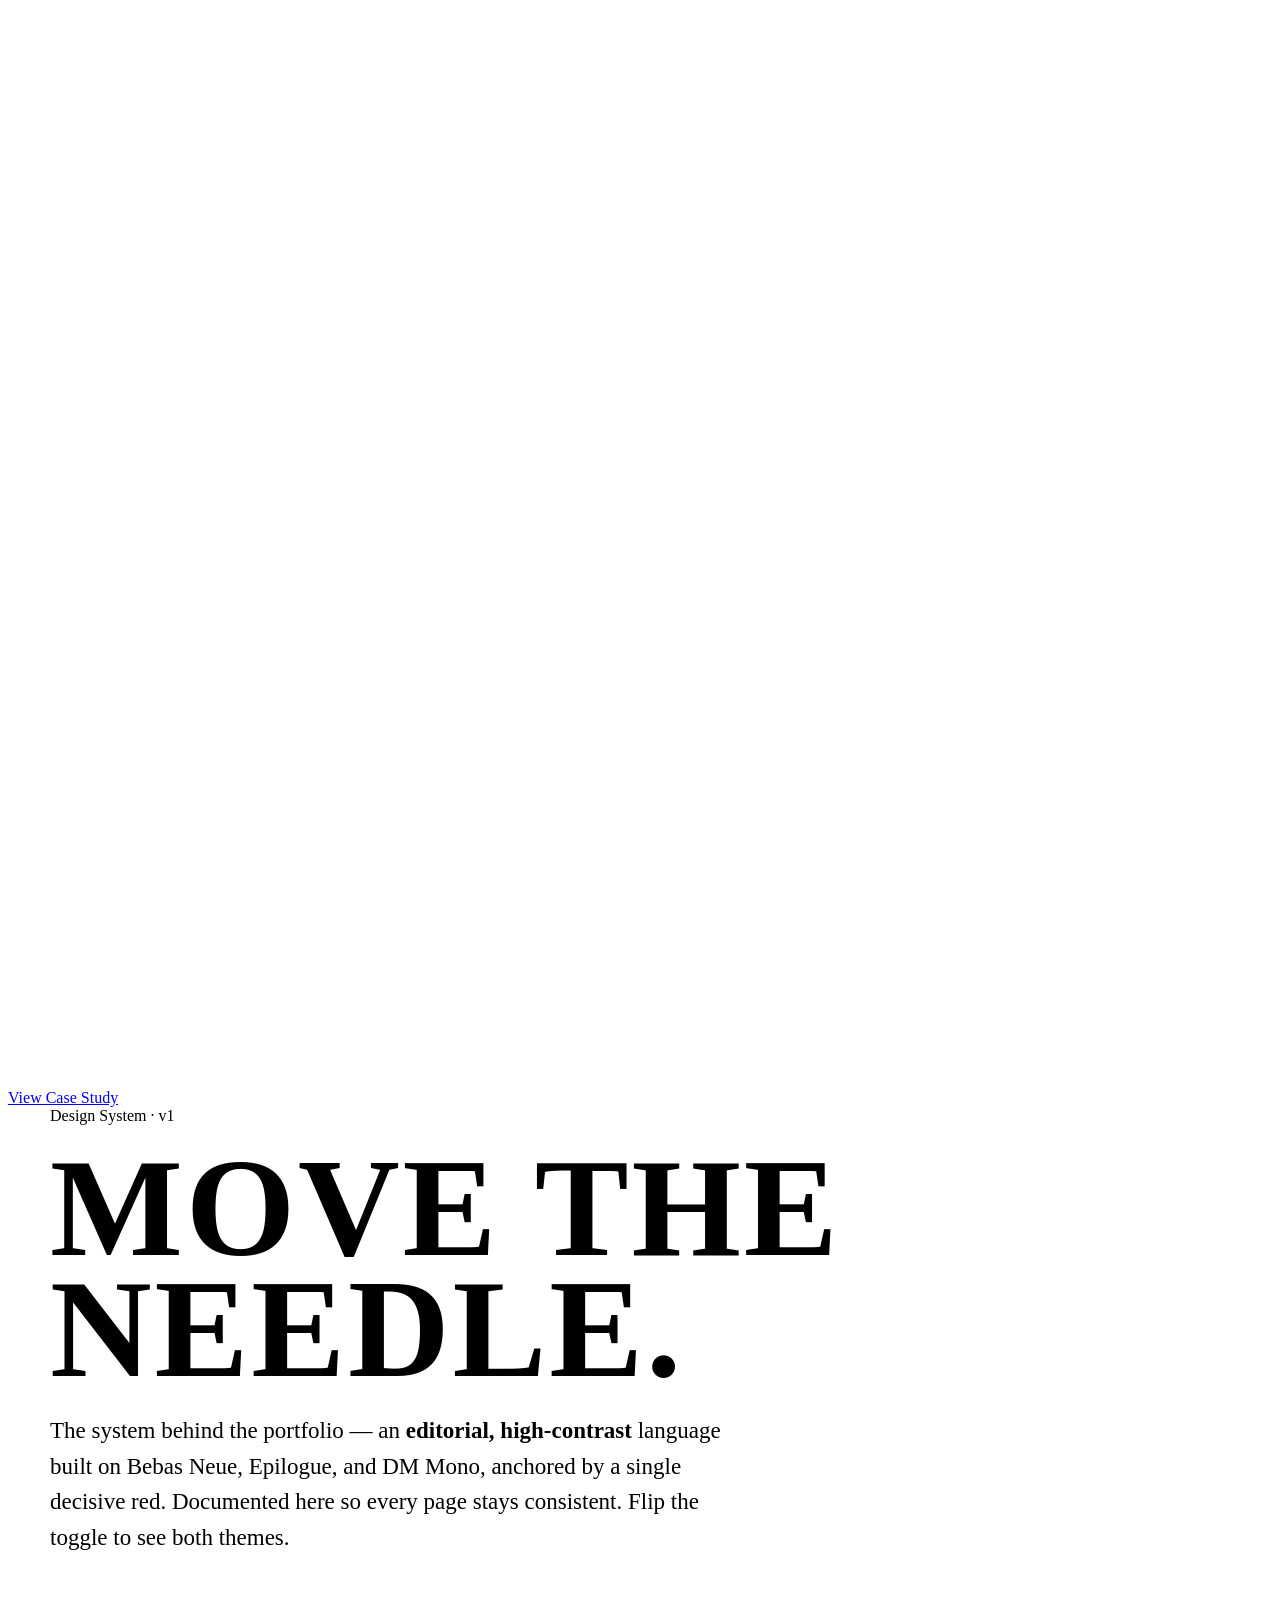
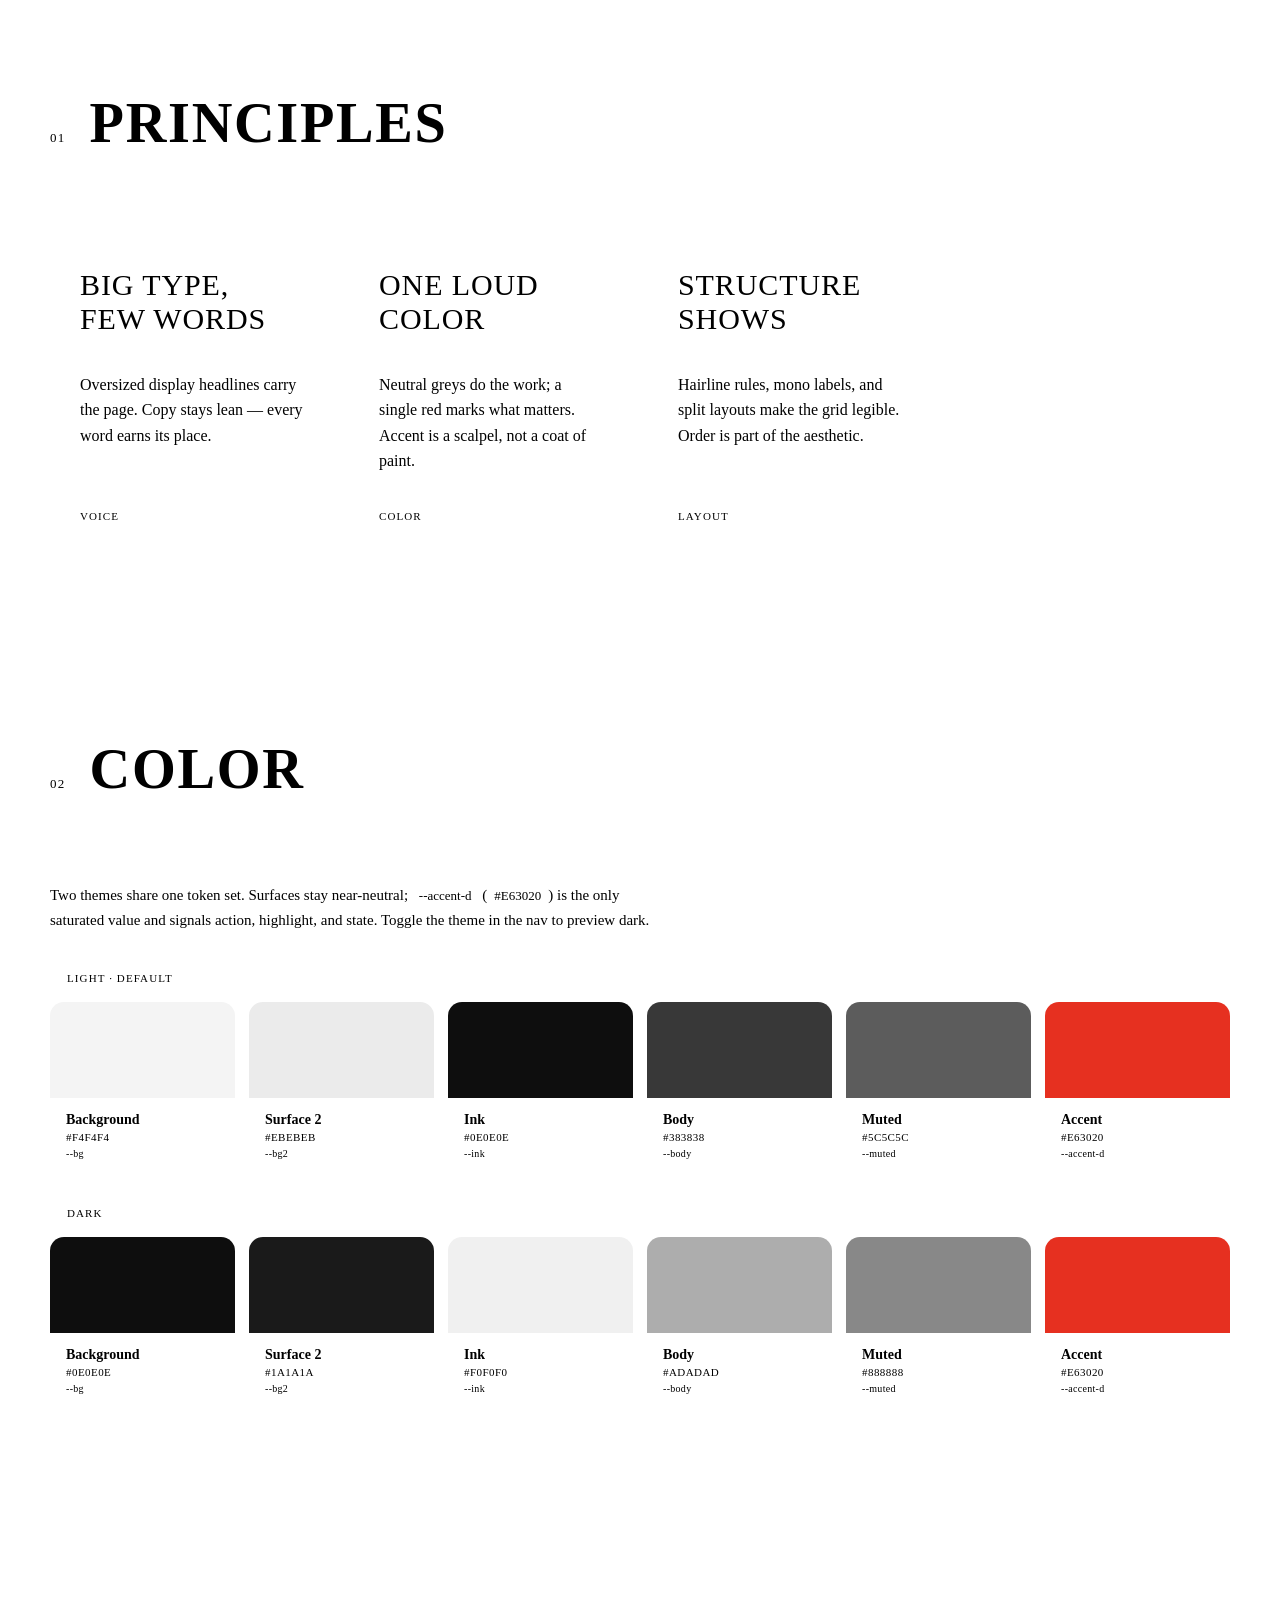
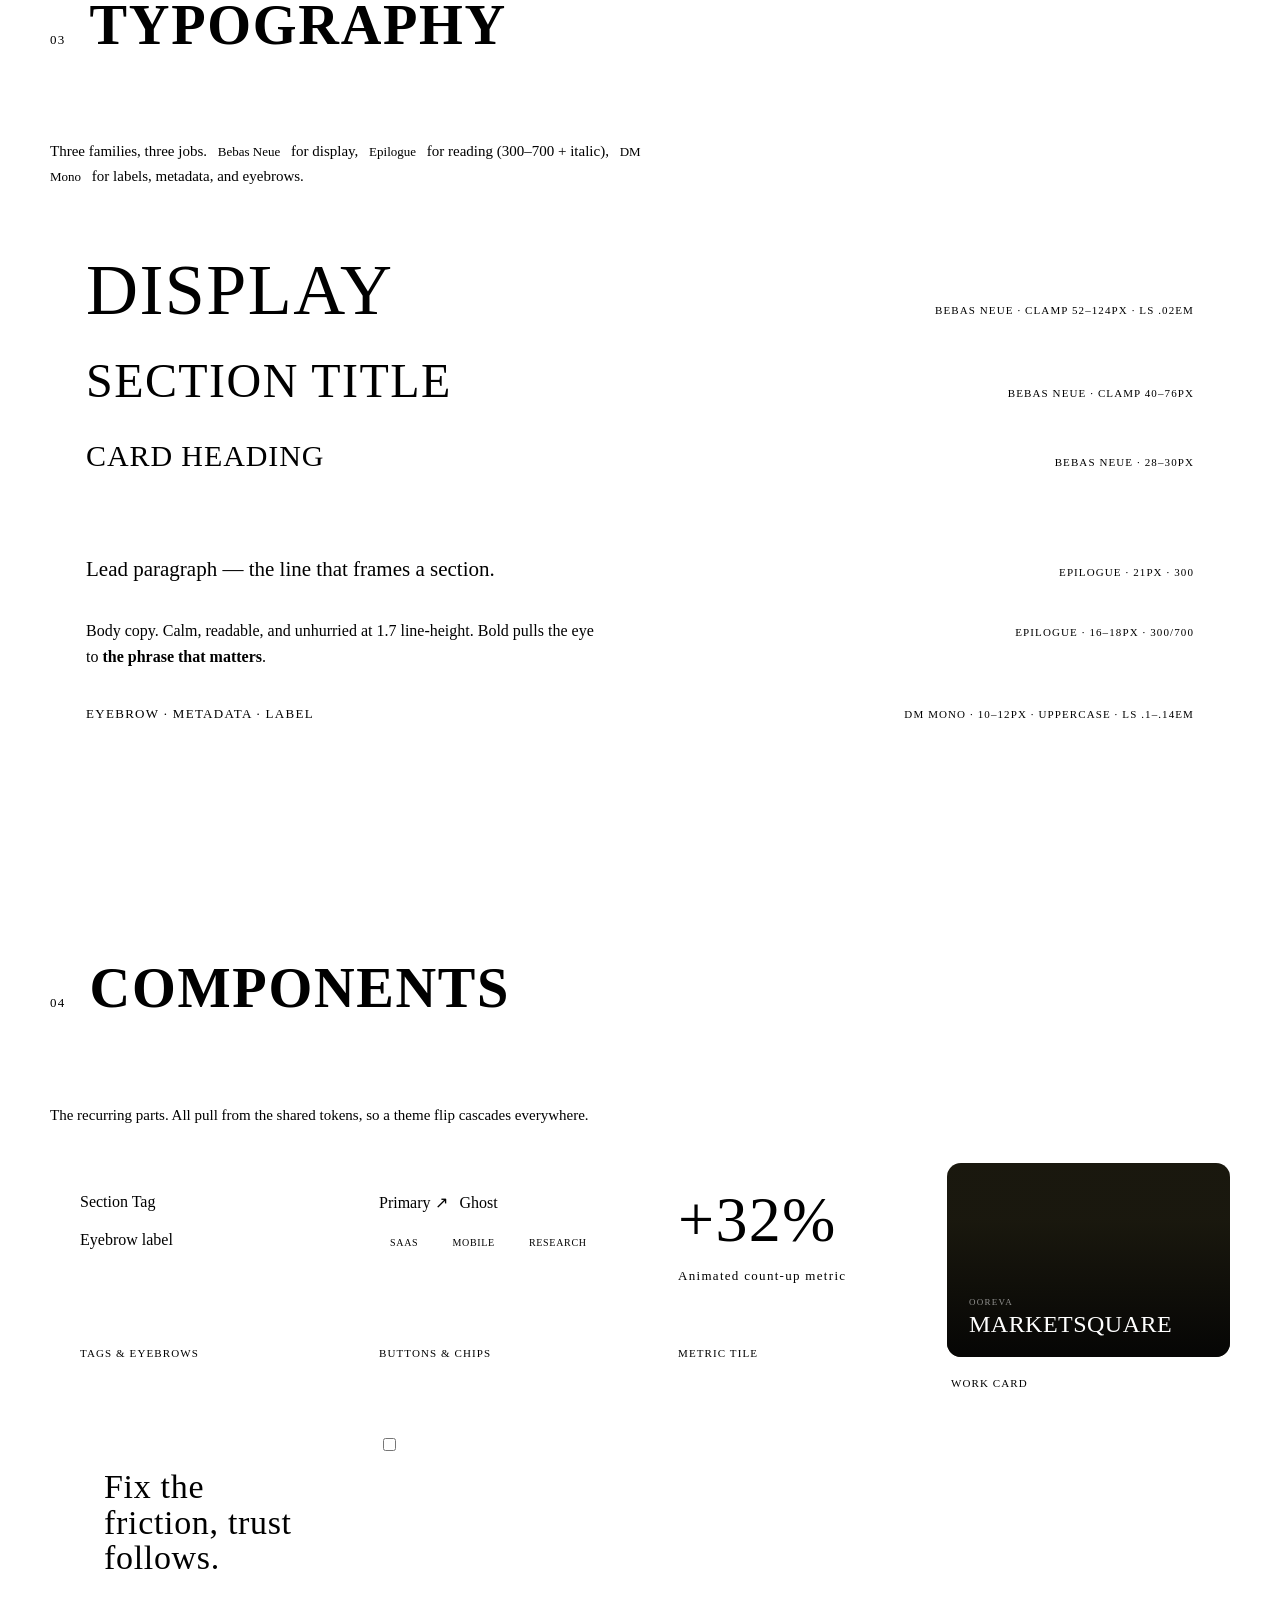
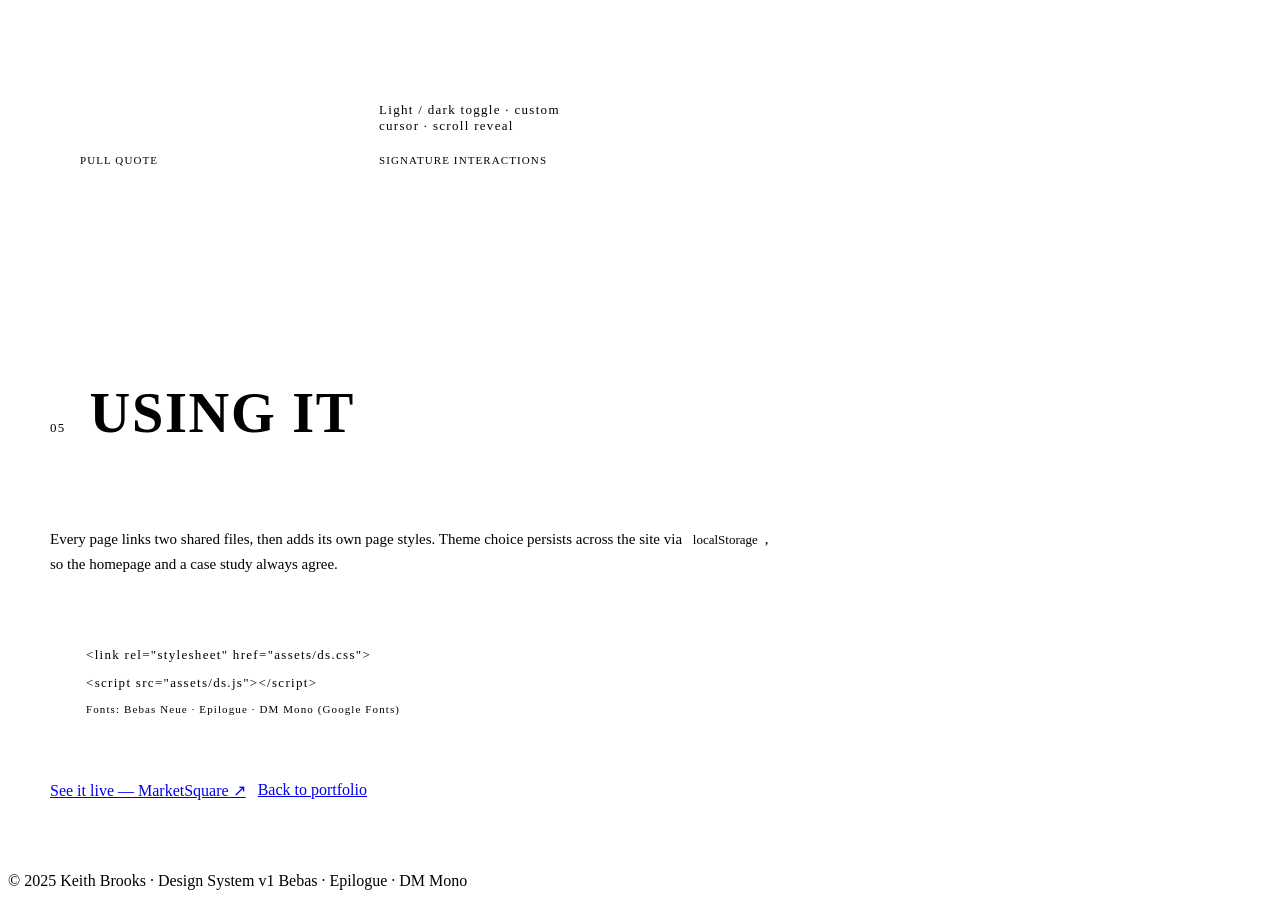
==== commit 8732f54a: "Add files via upload" ====
--- a/design-system.html
+++ b/design-system.html
@@ -76,7 +76,6 @@
   .spec{padding:24px;}
 }
 </style>
-<script defer src="https://cdn.vercel-insights.com/v1/script.js"></script>
 </head>
 <body>
 
